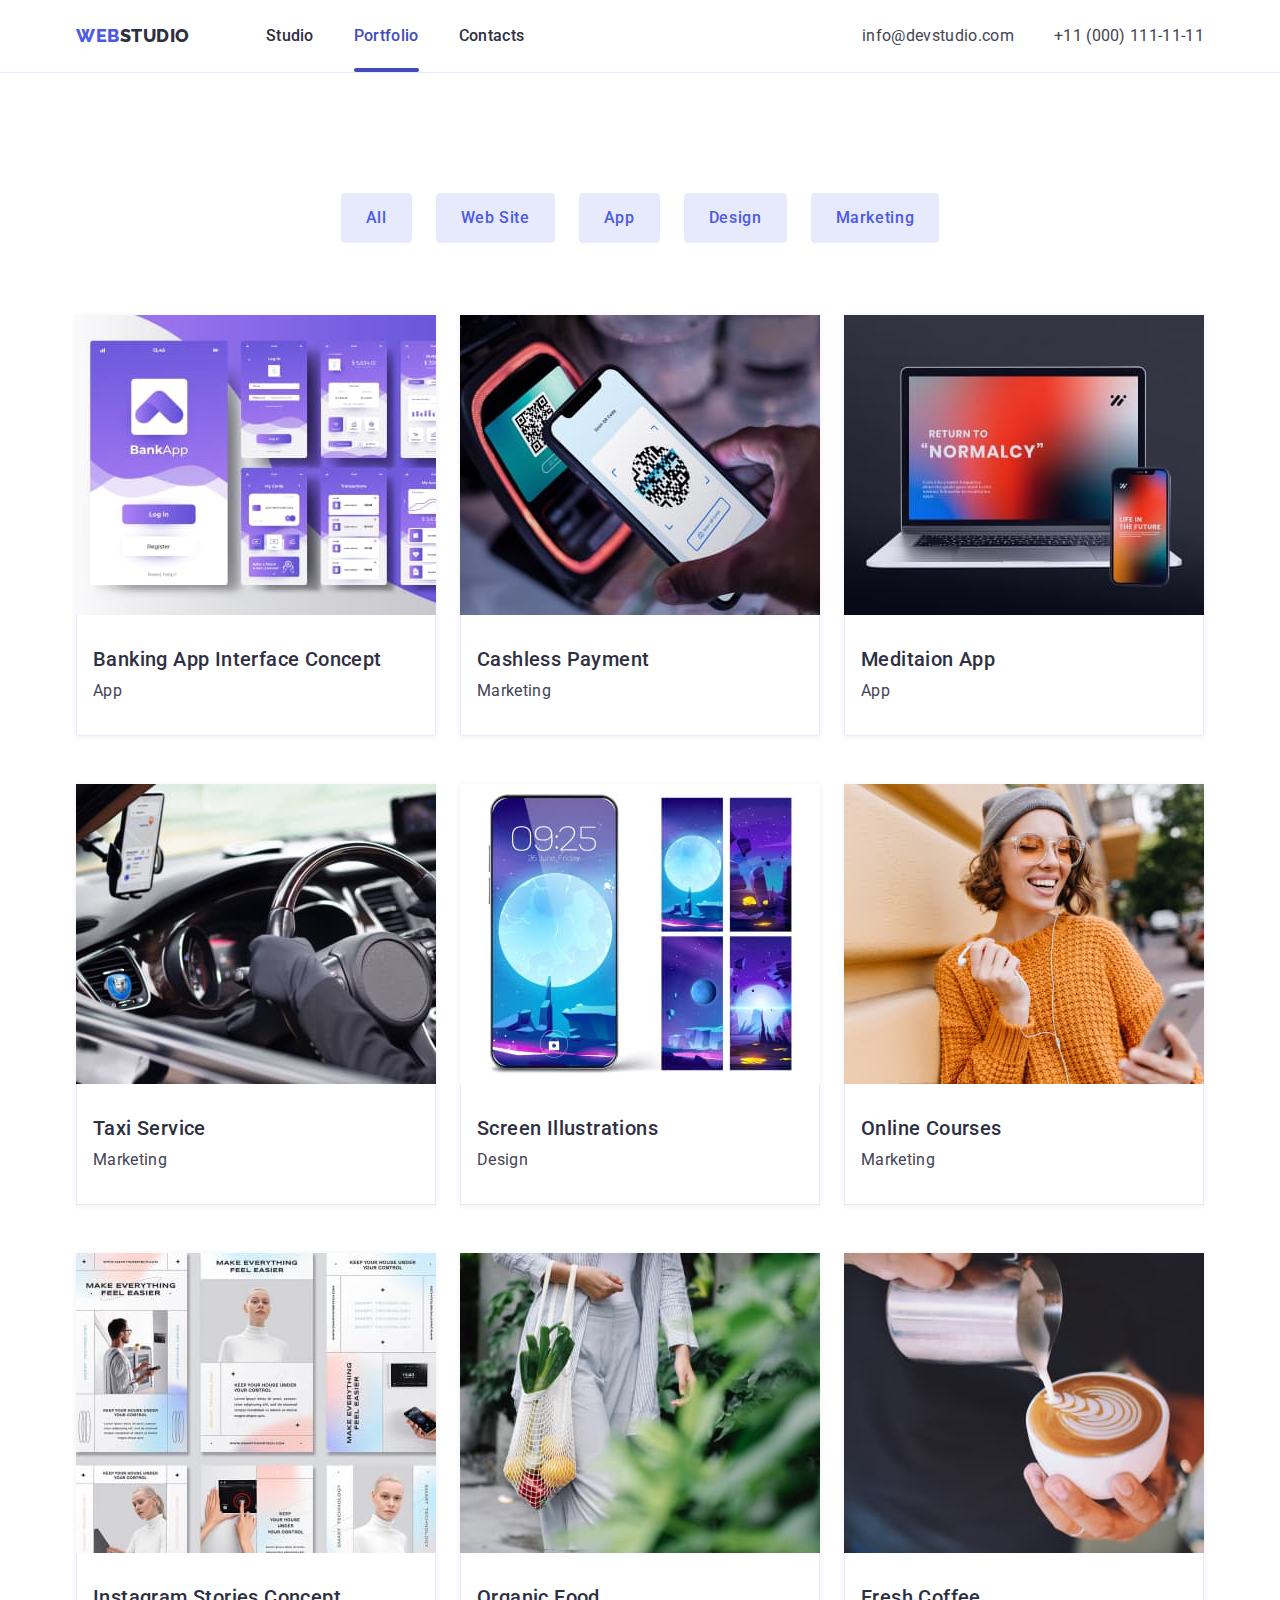
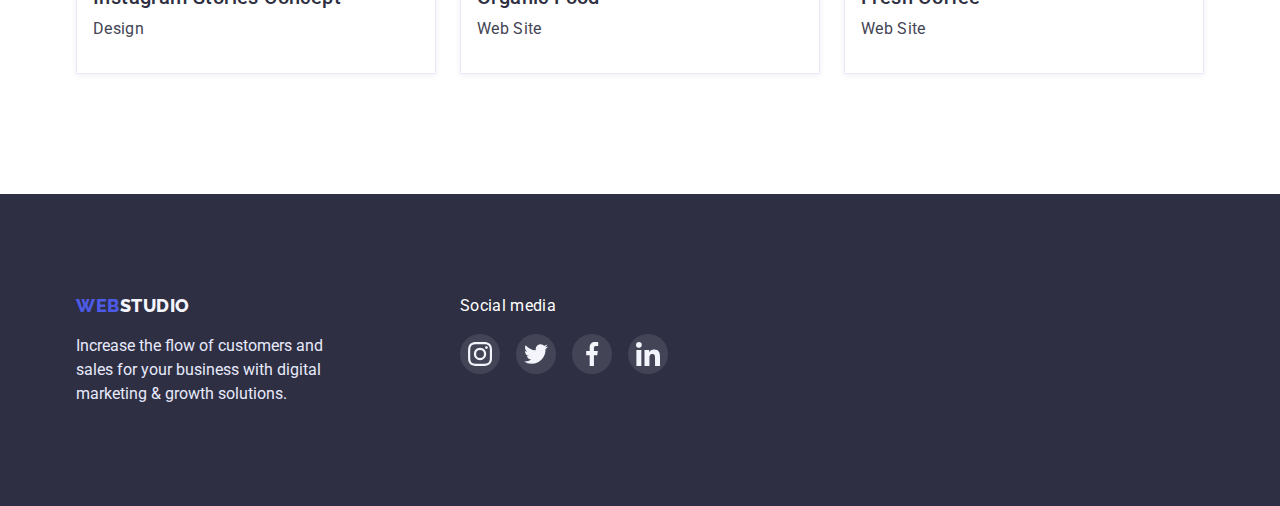
==== portfolio.html @ c836941e "form" ====
<!DOCTYPE html>
<html lang="en">
  <head>
    <meta charset="UTF-8" />
    <meta http-equiv="X-UA-Compatible" content="IE=edge" />
    <meta name="viewport" content="width=device-width, initial-scale=1.0" />
    <title>Portfolio</title>
    <link rel="preconnect" href="https://fonts.googleapis.com" />
    <link rel="preconnect" href="https://fonts.gstatic.com" crossorigin />
    <link
      href="https://fonts.googleapis.com/css2?family=Raleway:wght@800&family=Roboto:wght@400;500;700;900&display=swap"
      rel="stylesheet"
    />
    <link
      rel="stylesheet"
      href="https://cdnjs.cloudflare.com/ajax/libs/modern-normalize/1.1.0/modern-normalize.min.css"
    />
    <link rel="stylesheet" href="./css/styles.css" />
  </head>
  <body>
    <!--Header-->
    <header class="page-header">
      <div class="nav-box container">
        <nav class="site-nav">
          <a href="./index.html" class="logo link"
            >Web<span class="logo-part">Studio</span></a
          >
          <ul class="nav-list list">
            <li class="nav-item">
              <a href="./index.html" class="nav-link link">Studio</a>
            </li>
            <li class="nav-item">
              <a href="./portfolio.html" class="nav-link active link"
                >Portfolio</a
              >
            </li>
            <li class="nav-item">
              <a href="" class="nav-link link">Contacts</a>
            </li>
          </ul>
        </nav>
        <address class="adress-nav">
          <ul class="adress-list list">
            <li class="adress-item">
              <a href="mailto:info@devstudio.com" class="adress-link link"
                >info@devstudio.com</a
              >
            </li>
            <li class="adress-item">
              <a href="tel:+110001111111" class="adress-link link"
                >+11 (000) 111-11-11</a
              >
            </li>
          </ul>
        </address>
      </div>
    </header>
    <!--Main-->
    <main>
      <section class="portfolio section">
        <div class="container">
          <h1 class="visually-hidden">Portfolio</h1>
          <ul class="portfolio-nav list">
            <li class="portfolio-item">
              <button type="button" class="filter-btn">All</button>
            </li>
            <li class="portfolio-item">
              <button type="button" class="filter-btn">Web Site</button>
            </li>
            <li class="portfolio-item">
              <button type="button" class="filter-btn">App</button>
            </li>
            <li class="portfolio-item">
              <button type="button" class="filter-btn">Design</button>
            </li>
            <li class="portfolio-item">
              <button type="button" class="filter-btn">Marketing</button>
            </li>
          </ul>

          <!--Gallery of works-->
          <ul class="gallery-list list">
            <li class="gallery-item">
              <a href="" class="portfolio-link link">
                <div class="portfolio-wrap">
                  <img
                    src="./images/img-5.jpg"
                    alt="app interface"
                    width="360"
                    height="300"
                  />
                  <p class="overlay text">
                    14 Stylish and User-Friendly App Design Concepts · Task
                    Manager App · Calorie Tracker App · Exotic Fruit Ecommerce
                    App · Cloud Storage App
                  </p>
                </div>
                <div class="portfolio-description">
                  <h2 class="portfolio-subtitle subtitle">
                    Banking App Interface Concept
                  </h2>
                  <p class="portfolio-text text">App</p>
                </div>
              </a>
            </li>
            <li class="gallery-item">
              <a href="" class="portfolio-link link">
                <div class="portfolio-wrap">
                  <img
                    src="./images/img-6.jpg"
                    alt="phone and terminal"
                    width="360"
                    height="300"
                  />
                  <p class="overlay text">
                    14 Stylish and User-Friendly App Design Concepts · Task
                    Manager App · Calorie Tracker App · Exotic Fruit Ecommerce
                    App · Cloud Storage App
                  </p>
                </div>
                <div class="portfolio-description">
                  <h2 class="portfolio-subtitle subtitle">Cashless Payment</h2>
                  <p class="portfolio-text text">Marketing</p>
                </div>
              </a>
            </li>
            <li class="gallery-item">
              <a href="" class="portfolio-link link">
                <div class="portfolio-wrap">
                  <img
                    src="./images/img-7.jpg"
                    alt="laptop and phone"
                    width="360"
                    height="300"
                  />
                  <p class="overlay text">
                    14 Stylish and User-Friendly App Design Concepts · Task
                    Manager App · Calorie Tracker App · Exotic Fruit Ecommerce
                    App · Cloud Storage App
                  </p>
                </div>
                <div class="portfolio-description">
                  <h2 class="portfolio-subtitle subtitle">Meditaion App</h2>
                  <p class="portfolio-text text">App</p>
                </div>
              </a>
            </li>
            <li class="gallery-item">
              <a href="" class="portfolio-link link">
                <div class="portfolio-wrap">
                  <img
                    src="./images/img-8.jpg"
                    alt="car"
                    width="360"
                    height="300"
                  />
                  <p class="overlay text">
                    14 Stylish and User-Friendly App Design Concepts · Task
                    Manager App · Calorie Tracker App · Exotic Fruit Ecommerce
                    App · Cloud Storage App
                  </p>
                </div>
                <div class="portfolio-description">
                  <h2 class="portfolio-subtitle subtitle">Taxi Service</h2>
                  <p class="portfolio-text text">Marketing</p>
                </div>
              </a>
            </li>
            <li class="gallery-item">
              <a href="" class="portfolio-link link">
                <div class="portfolio-wrap">
                  <img
                    src="./images/img-9.jpg"
                    alt="phone screen"
                    width="360"
                    height="300"
                  />
                  <p class="overlay text">
                    14 Stylish and User-Friendly App Design Concepts · Task
                    Manager App · Calorie Tracker App · Exotic Fruit Ecommerce
                    App · Cloud Storage App
                  </p>
                </div>
                <div class="portfolio-description">
                  <h2 class="portfolio-subtitle subtitle">
                    Screen Illustrations
                  </h2>
                  <p class="portfolio-text text">Design</p>
                </div>
              </a>
            </li>
            <li class="gallery-item">
              <a href="" class="portfolio-link link">
                <div class="portfolio-wrap">
                  <img
                    src="./images/img-10.jpg"
                    alt="women holding phone"
                    width="360"
                    height="300"
                  />
                  <p class="overlay text">
                    14 Stylish and User-Friendly App Design Concepts · Task
                    Manager App · Calorie Tracker App · Exotic Fruit Ecommerce
                    App · Cloud Storage App
                  </p>
                </div>
                <div class="portfolio-description">
                  <h2 class="portfolio-subtitle subtitle">Online Courses</h2>
                  <p class="portfolio-text text">Marketing</p>
                </div>
              </a>
            </li>
            <li class="gallery-item">
              <a href="" class="portfolio-link link">
                <div class="portfolio-wrap">
                  <img
                    src="./images/img-11.jpg"
                    alt="stories design"
                    width="360"
                    height="300"
                  />
                  <p class="overlay text">
                    14 Stylish and User-Friendly App Design Concepts · Task
                    Manager App · Calorie Tracker App · Exotic Fruit Ecommerce
                    App · Cloud Storage App
                  </p>
                </div>
                <div class="portfolio-description">
                  <h2 class="portfolio-subtitle subtitle">
                    Instagram Stories Concept
                  </h2>
                  <p class="portfolio-text text">Design</p>
                </div>
              </a>
            </li>
            <li class="gallery-item">
              <a href="" class="portfolio-link link">
                <div class="portfolio-wrap">
                  <img
                    src="./images/img-12.jpg"
                    alt="bucket of vegitables"
                    width="360"
                    height="300"
                  />
                  <p class="overlay text">
                    14 Stylish and User-Friendly App Design Concepts · Task
                    Manager App · Calorie Tracker App · Exotic Fruit Ecommerce
                    App · Cloud Storage App
                  </p>
                </div>
                <div class="portfolio-description">
                  <h2 class="portfolio-subtitle subtitle">Organic Food</h2>
                  <p class="portfolio-text text">Web Site</p>
                </div>
              </a>
            </li>
            <li class="gallery-item">
              <a href="" class="portfolio-link link">
                <div class="portfolio-wrap">
                  <img
                    src="./images/img-13.jpg"
                    alt="cup of cofee"
                    width="360"
                    height="300"
                  />
                  <p class="overlay text">
                    14 Stylish and User-Friendly App Design Concepts · Task
                    Manager App · Calorie Tracker App · Exotic Fruit Ecommerce
                    App · Cloud Storage App
                  </p>
                </div>
                <div class="portfolio-description">
                  <h2 class="portfolio-subtitle subtitle">Fresh Coffee</h2>
                  <p class="portfolio-text text">Web Site</p>
                </div>
              </a>
            </li>
          </ul>
        </div>
      </section>
    </main>
    <!--Footer-->
    <footer class="page-footer">
      <div class="container footer-wrap">
        <div class="footer">
          <a href="./index.html" class="logo link"
            >Web<span class="logo-part">Studio</span></a
          >
          <p class="footer-text">
            Increase the flow of customers and sales for your business with
            digital marketing & growth solutions.
          </p>
        </div>
        <div class="soc-media">
          <p class="soc-media-text">Social media</p>
          <ul class="soc-media-list list">
            <li class="soc-media-item">
              <a href="" class="soc-media-link link">
                <svg class="soc-media-icon" width="24" height="24">
                  <use href="./images/icons.svg#icon-instagram"></use>
                </svg>
              </a>
            </li>
            <li class="soc-media-item">
              <a href="" class="soc-media-link link">
                <svg class="soc-media-icon" width="24" height="24">
                  <use href="./images/icons.svg#icon-twitter"></use>
                </svg>
              </a>
            </li>
            <li class="soc-media-item">
              <a href="" class="soc-media-link link">
                <svg class="soc-media-icon" width="24" height="24">
                  <use href="./images/icons.svg#icon-facebook"></use>
                </svg>
              </a>
            </li>
            <li class="soc-media-item">
              <a href="" class="soc-media-link link">
                <svg class="soc-media-icon" width="24" height="24">
                  <use href="./images/icons.svg#icon-linkedin"></use>
                </svg>
              </a>
            </li>
          </ul>
        </div>
      </div>
    </footer>
  </body>
</html>
---- css/styles.css ----
/* Variables */
:root{
    --hero-background-color: #2E2F42;
    --header-color: #2E2F42;
    --primary-text-color: #434455;
    --primary-background-color: #FFFFFF;
    --primary-btn-color: #4D5AE5;
    --hover-color:#404BBF;
    --success-color: #31D0AA;
    --logo-color: #4D5AE5;
    --accent-color:#E7E9FC;
}

/* Body */
body{
    background-color: var(--primary-background-color);
    color: var(--primary-text-color);
    font-family: Roboto, sans-serif;
    font-size: 16px;
}
img{
    display: block;
    max-width: 100%;
    height: auto;
}
.container{
    width: 100%;
    max-width: 1158px;
    padding-left: 15px;
    padding-right: 15px;
    margin-left: auto;
    margin-right: auto;
}
.list{
    list-style: none;
}
.link{
text-decoration: none;}

h1, h2, h3, h4, h5, h6, p{
margin: 0;
}
ul{
    margin: 0;
    padding-left: 0;
}

.section{
    padding-top: 120px;
    padding-bottom: 120px;
}

/* Logo */
.page-header{
    border-bottom: 1px solid #E7E9FC;
}

.logo {
    color: var(--logo-color);
    font-family: 'Raleway';
        font-weight: 800;
        font-size: 18px;
        line-height: 1.33;
        letter-spacing: 0.03em;
        text-transform: uppercase;
    
}

.logo-part {
    color:#2E2F42;
}

/* Site nav */
.nav-box.container{
    display: flex;
    align-items: center;
}

.nav-list{
    display: flex;
    margin-left: 76px;
}
.nav-item:not(:last-child){
    margin-right: 40px;
}
.adress-nav{
margin-left:auto ;
}

.adress-list {
    display: flex;
}

.adress-item:not(:last-child) {
    margin-right: 40px;
}

.site-nav{
    display: flex;
    align-items: center;
}
.nav-link {
    position: relative;
display: block;
padding-top: 24px;
padding-bottom: 24px;
transition: color 250ms cubic-bezier(0.4, 0, 0.2, 1);

    color: var(--header-color);
        font-weight: 500;
        line-height: 1.5;
        letter-spacing: 0.02em;
}
.nav-link.active{
color: var(--hover-color);
}

.active::after{
    display: inline-block;
    position: absolute;
    bottom: 0%;
    right: 0%;
  
    content: "";
    width: 100%;
    height: 4px;
       
     background-color: #404BBF;
            border-radius: 2px;
}

.adress-link {
    display: block;
        padding-top: 24px;
        padding-bottom: 24px;
        transition: color 250ms cubic-bezier(0.4, 0, 0.2, 1);

    color: var(--primary-text-color);
    line-height: 1.5;
        font-style: normal;
        letter-spacing: 0.02em;}

.nav-link:is(:hover, :focus),.adress-link:is(:hover, :focus){
    color: var(--hover-color);
}


/* Hero */
.hero-section{
    max-width: 1440px;
    margin: 0 auto;
    padding-top: 188px;
    padding-bottom: 188px;
    text-align: center;
    background-color: var(--hero-background-color);
    background-image: linear-gradient(rgba(46, 47, 66, 0.7),rgba(46, 47, 66, 0.7)), url(../images/hero-bg.jpg);
    background-repeat: no-repeat;
    background-size: cover;
   background-position: center;
}

.hero-title{
margin-bottom: 48px;
width: 496px;
margin-left: auto;
margin-right: auto;

color: #FFFFFF;
font-size: 56px;
    line-height: 1.07;
    letter-spacing: 0.02em;
}

.hero-button {
    display: inline-block;
border-radius: 4px;
padding: 16px 32px;
min-width: 169px;
text-align: center;
border: none;
cursor: pointer;
box-shadow: 0px 4px 4px rgba(0, 0, 0, 0.15);
transition: background-color 250ms cubic-bezier(0.4, 0, 0.2, 1);

    font-family: inherit;
    color: #FFFFFF;
    background-color:var(--primary-btn-color);
    font-weight: 500;
    font-size: 16px;
    line-height: 1.5;
    letter-spacing: 0.04em;

}

.hero-button:is(:hover,:focus){
    background-color: var(--hover-color);
}
 /* < -Our features-> */
 .features-list{
    display: flex;
 }
 
 .features-item{
    width: calc((100%-72px)/4);
    margin-right: 24px;
 }
.features-item:last-child{
    margin-right: 0px;
}

.features-box{
    display: flex;
    justify-content: center;
    align-items: center;
    height: 112px;
    margin-bottom:8px;

    background-color: #F4F4FD;
    border-radius: 4px;
}

.title{
color: var(--header-color);
    font-size: 36px;
    line-height: 1.11;
    letter-spacing: 0.02em;
    margin-bottom: 72px;
    text-align: center;
}
.subtitle{
margin-bottom: 8px;

color: var(--header-color);
font-size:20px;
line-height: 1.2;
letter-spacing: 0.02em;
font-weight: 500;
}

.text{
    color: var(--primary-text-color);
        line-height:1.5;
        letter-spacing: 0.02em;
}

.visually-hidden {
    position: absolute;
    white-space: nowrap;
    width: 1px;
    height: 1px;
    overflow: hidden;
    border: 0;
    padding: 0;
    clip: rect(0 0 0 0);
    clip-path: inset(50%);
    margin: -1px;
}

/* About us */

.about-title{
    margin-bottom: 72px;
}
.about.section{
    padding-top: 0px;
}

.about-list {
    display: flex;
}

.about-item {
    width: calc((100%-48px)/3);
    margin-right: 24px;
}

.about-item:last-child {
    margin-right: 0px;
}


/* Our team */
.team{
    background-color: #F4F4FD;
}
.section-team-item{
width: calc((100%-72px)/4);
margin-right: 24px;

background-color: var(--primary-background-color);
box-shadow: 0px 1px 6px rgba(46, 47, 66, 0.08), 0px 1px 1px rgba(46, 47, 66, 0.16), 0px 2px 1px rgba(46, 47, 66, 0.08);
border-radius: 0px 0px 4px 4px;
}
 .team-list {
     display: flex;
 }

 .section-team-item:last-child{
     margin-right: 0px;}

   .team-description{
    padding-top: 32px;
    padding-bottom: 32px;
    padding-left: 16px;
    padding-right: 16px;
   }

.team-subtitle{
        text-align: center;
        margin-bottom: 8px;
    }
     
.team-text{
      text-align: center;
      margin-bottom: 8px;
         }

.team-soc-list {
    display: flex;
    justify-content: center;
    gap: 24px;
}

.team-soc-item {
    width: 40px;
    height: 40px;
}

.team-soc-link {
    display: flex;
    justify-content: center;
    align-items: center;
    background-color: #4D5AE5;
    transition: background-color 250ms cubic-bezier(0.4, 0, 0.2, 1);
    
    width: 100%;
    height: 100%;
    border-radius: 50%;
}

.team-soc-link:is(:hover,:focus){
    background-color: var(--hover-color);
}

.team-soc-icon{
    fill: #F4F4FD;;
}

   /* Customers      */

   .client.section {
       padding-top: 130px;
   }

   .client-title {
    margin-bottom: 72px;
   }

   .clien-list{
    display: flex;
    gap: 24px;
   }

   .client-item{
    width: 168px;
    height: 88px;
   }

   .client-link{
    border-radius: 4px;
        display: flex;
        align-items: center;
        justify-content: center;
        transition: border-color 250ms cubic-bezier(0.4, 0, 0.2, 1), color 250ms cubic-bezier(0.4, 0, 0.2, 1);

    width: 100%;
    height: 100%;
    color: #8E8F99;
    border: 1px solid #8E8F99;  
   }

.client-link:is(:hover, :focus){
    border-color: var(--hover-color);
    color: var(--hover-color);
}

.client-icon{
    fill: currentColor;
}


/* footer */
.page-footer{
padding-top: 100px;
padding-bottom: 100px;

background: #2E2F42;
}

.page-footer .logo-part{
    color: #F4F4FD;
}
.footer-text {
margin-top: 16px;
width: 264px;

    color: var(--accent-color);
    line-height: 1.5;}

 .footer-wrap{
    display: flex;
 }
.footer{
    margin-right: 120px;
}
.soc-media-text{
    margin-bottom: 16px;
line-height: 1.5;
letter-spacing: 0.02em;
color: #FFFFFF;
}
.soc-media-list{
    display: flex;
    gap: 16px;
    display: flex;
    justify-content: center;
}

.soc-media-item{
 width: 40px;
    height: 40px;
}
.soc-media-link{
width: 100%;
    height: 100%;
    border-radius: 50%;
    display: flex;
    justify-content: center;
    align-items: center;
transition: background-color 250ms cubic-bezier(0.4, 0, 0.2, 1);

    background-color: rgba(255, 255, 255, 0.1);
    color: #F4F4FD;
}
.soc-media-icon{
fill:currentColor
}

.soc-media-link:is(:hover,:focus){
    background-color: #31D0AA;
}


    /* Portfolio */
.portfolio-nav{
    display: flex;
    justify-content: center;
    margin-bottom: 72px;
}
.portfolio-item+ .portfolio-item{
    margin-left: 24px;
}
    
.filter-btn{
    display: inline-block;
        border-radius: 4px;
        padding: 12px 24px;
        text-align: center;
        border: 1px solid #E7E9FC;
        cursor: pointer;
        transition: color 250ms cubic-bezier(0.4, 0, 0.2, 1), border-color 250ms cubic-bezier(0.4, 0, 0.2, 1), background-color 250ms cubic-bezier(0.4, 0, 0.2, 1), box-shadow 250ms cubic-bezier(0.4, 0, 0.2, 1);
        
        

        font-family: inherit;
        color: var(--primary-btn-color);
        background-color: var(--accent-color);
        font-weight: 500;
        font-size: 16px;
        line-height: 1.5;
        text-align: center;
        letter-spacing: 0.04em;
    }

    .filter-btn:hover,
    .filter-btn:focus {
        color: #FFFFFF;
        background-color: var(--hover-color);
        border-color: transparent;

        box-shadow: 0px 3px 1px rgba(0, 0, 0, 0.1), 0px 2px 1px rgba(0, 0, 0, 0.08), 0px 2px 2px rgba(0, 0, 0, 0.12);
    }

/* < !--Galaery of works--> */
.portfolio-link {
display: block;
transition: box-shadow 250ms cubic-bezier(0.4, 0, 0.2, 1);


    color: var(--primary-text-color);
    box-shadow: 0px 1px 6px rgba(46, 47, 66, 0.08);
}


.portfolio-link:is(:hover, :focus) {
    box-shadow: 0px 1px 6px rgba(46, 47, 66, 0.08), 0px 1px 1px rgba(46, 47, 66, 0.16), 0px 2px 1px rgba(46, 47, 66, 0.08);
}

.gallery-list {
    display: flex;
    flex-wrap: wrap;
}

.gallery-item{
    width: calc((100% - 48px)/3);;
    margin-right: 24px;
    margin-bottom: 48px;
}

.gallery-item:nth-child(3n){
    margin-right: 0px;}

.gallery-item:nth-last-child(-n + 3){
            margin-bottom: 0px;
}


.portfolio-description{
padding-top: 32px;
padding-bottom: 32px;
padding-left: 16px;
padding-right: 16px;
border: 1px solid #E7E9FC;
border-top: none;

}

.portfolio-subtitle {
    margin-bottom: 8px;
}

.overlay {
    position: absolute;
    left: 0;
    top: 0;
    widows: 100%;
    height: 100%;
    overflow: auto;
    transform: translate(0%, 100%);
    transition: transform 250ms cubic-bezier(0.4, 0, 0.2, 1);

    padding-top: 60px;
    padding-right: 32px;
    padding-left: 32px;

    color: #F4F4FD;
    background-color: #4D5AE5;
    opacity: 1;
}

.portfolio-wrap{
position: relative;
overflow: hidden;
}
.portfolio-link:is(:hover,:focus) .overlay{
    transform: translate(0%, 0%);
}

/*================================ BACKDROP ===============================*/
.backdrop {
    position: fixed;
    z-index: 100;
    top: 0;
    left: 0;
    width: 100%;
    height: 100%;
    transition: opacity 250ms cubic-bezier(0.4, 0, 0.2, 1), visibility 250ms cubic-bezier(0.4, 0, 0.2, 1);

    background-color: rgba(46, 47, 66, 0.4);
}

.backdrop.is-hidden{
opacity: 0;
visibility: hidden;
pointer-events: none;
}

.modal {
    position: absolute;
    width: 408px;
    height: 576px;
    top: 50%;
    left: 50%;
    transform: translate(-50%, -50%);

    padding: 72px 24px 24px 24px;

    background: #FCFCFC;
    box-shadow: 0px 1px 1px rgba(0, 0, 0, 0.14), 0px 1px 3px rgba(0, 0, 0, 0.12), 0px 2px 1px rgba(0, 0, 0, 0.2);
    border-radius: 4px;
}

.modal-closet-btn {
    position: absolute;
    top: 24px;
    right: 24px;
    display: flex;
    justify-content: center;
    align-items: center;
    transition: border 250ms cubic-bezier(0.4, 0, 0.2, 1), background-color 250ms cubic-bezier(0.4, 0, 0.2, 1);
width: 24px;
height: 24px;
border-radius: 50%;
padding: 0;

background-color: #E7E9FC;
    border: 1px solid rgba(0, 0, 0, 0.1);
    cursor: pointer; 
}
.modal-closet-btn-icon{
transition: fill 250ms cubic-bezier(0.4, 0, 0.2, 1);
}

.modal-closet-btn:is(:hover,:focus){
    border: transparent;
    background-color: var(--hover-color);
}
.modal-closet-btn:is(:hover, :focus) .modal-closet-btn-icon {
    fill: #FFFFFF;
}



/*================================ Modal window ===============================*/

.modal-title {
margin-bottom: 6px;

font-weight: 500;
font-size: 16px;
line-height: 1.5;
text-align: center;
letter-spacing: 0.02em;
color: var(--header-color);
}

.modal-form {
    display: flex;
    flex-direction: column;
}

.modal-form-field {
    margin-bottom: 8px;
}
.modal-form-input-des {
   display: block; 
margin-bottom: 4px;

    font-size: 12px;
    line-height: 1.33;
    letter-spacing: 0.04em;
    color: #8E8F99;
}

.modal-form-input {
    width: 100%;
    height: 40px;
    padding-left: 38px;
    transition: border-color 250ms cubic-bezier(0.4, 0, 0.2, 1);

    line-height: 1.33;
    letter-spacing: 0.04em;
     color: #000000;
    border: 1px solid rgba(33, 33, 33, 0.2);
border-radius: 4px;
}
.modal-form-input:focus{
    outline: none;
    border-color: #4D5AE5;
}
.modal-form-input:focus + .modal-form-icon{
    fill: #4D5AE5;
}

.form-wrapper{
    display: block;
position: relative;
}

.modal-form-icon{
position: absolute;
top: 50%;
left: 6px;
transform: translate(0%, -50%);
transition: fill 250ms cubic-bezier(0.4, 0, 0.2, 1);
}

.modal-form-message {
    resize: none;
    width: 100%;
    height: 120px;
    transition: fill 250ms cubic-bezier(0.4, 0, 0.2, 1);

padding-top: 8px;    
padding-left: 6px;
padding-right: 6px;
padding-bottom: 8px;
    border: 1px solid rgba(33, 33, 33, 0.2);
        border-radius: 4px;
}

.modal-form-message:focus{
    outline: none;
    border-color: #4D5AE5;
}

.modal-form-message::placeholder{
    font-size: 12px;
    line-height: 1.33;
    letter-spacing: 0.04em;
    
    color: rgba(117, 117, 117, 0.5);
}
.modal-form-check:checked + .modal-form-check-desc::before {
    background-image: url(../images/Vector.svg);
    background-repeat: no-repeat;
    background-position: center;
    background-color: #404BBF;
}


.modal-form-check-desc::before {
    width: 16px;
    height: 16px;
    display: block;
    cursor: pointer;
    margin-right: 8px;

    border: 1.25px solid #2E2F42;
    border-radius: 2px;
content: "";
}

.modal-form-check-desc{
    display: flex;
    align-items: center;
    margin-bottom: 24px;

font-size: 12px;
    line-height: 1.33;
    letter-spacing: 0.04em;

    color: #757575;
}

.modal-form-check-link{
    font-size: 12px;
        line-height: 1.33;
        letter-spacing: 0.04em;
    
        color: #4D5AE5;
}

.modal-form-submit {
    align-self: center;
    border-radius: 4px;
    padding: 16px 32px;
    min-width: 169px;
    text-align: center;
    margin: 0 auto;
    border: none;
    cursor: pointer;
    box-shadow: 0px 4px 4px rgba(0, 0, 0, 0.15);
    transition: background-color 250ms cubic-bezier(0.4, 0, 0.2, 1);

    font-family: inherit;
    color: #FFFFFF;
    background-color: var(--primary-btn-color);
    font-weight: 500;
    font-size: 16px;
    line-height: 1.5;
    letter-spacing: 0.04em;

}

.modal-form-submit:is(:hover, :focus) {
    background-color: var(--hover-color);}
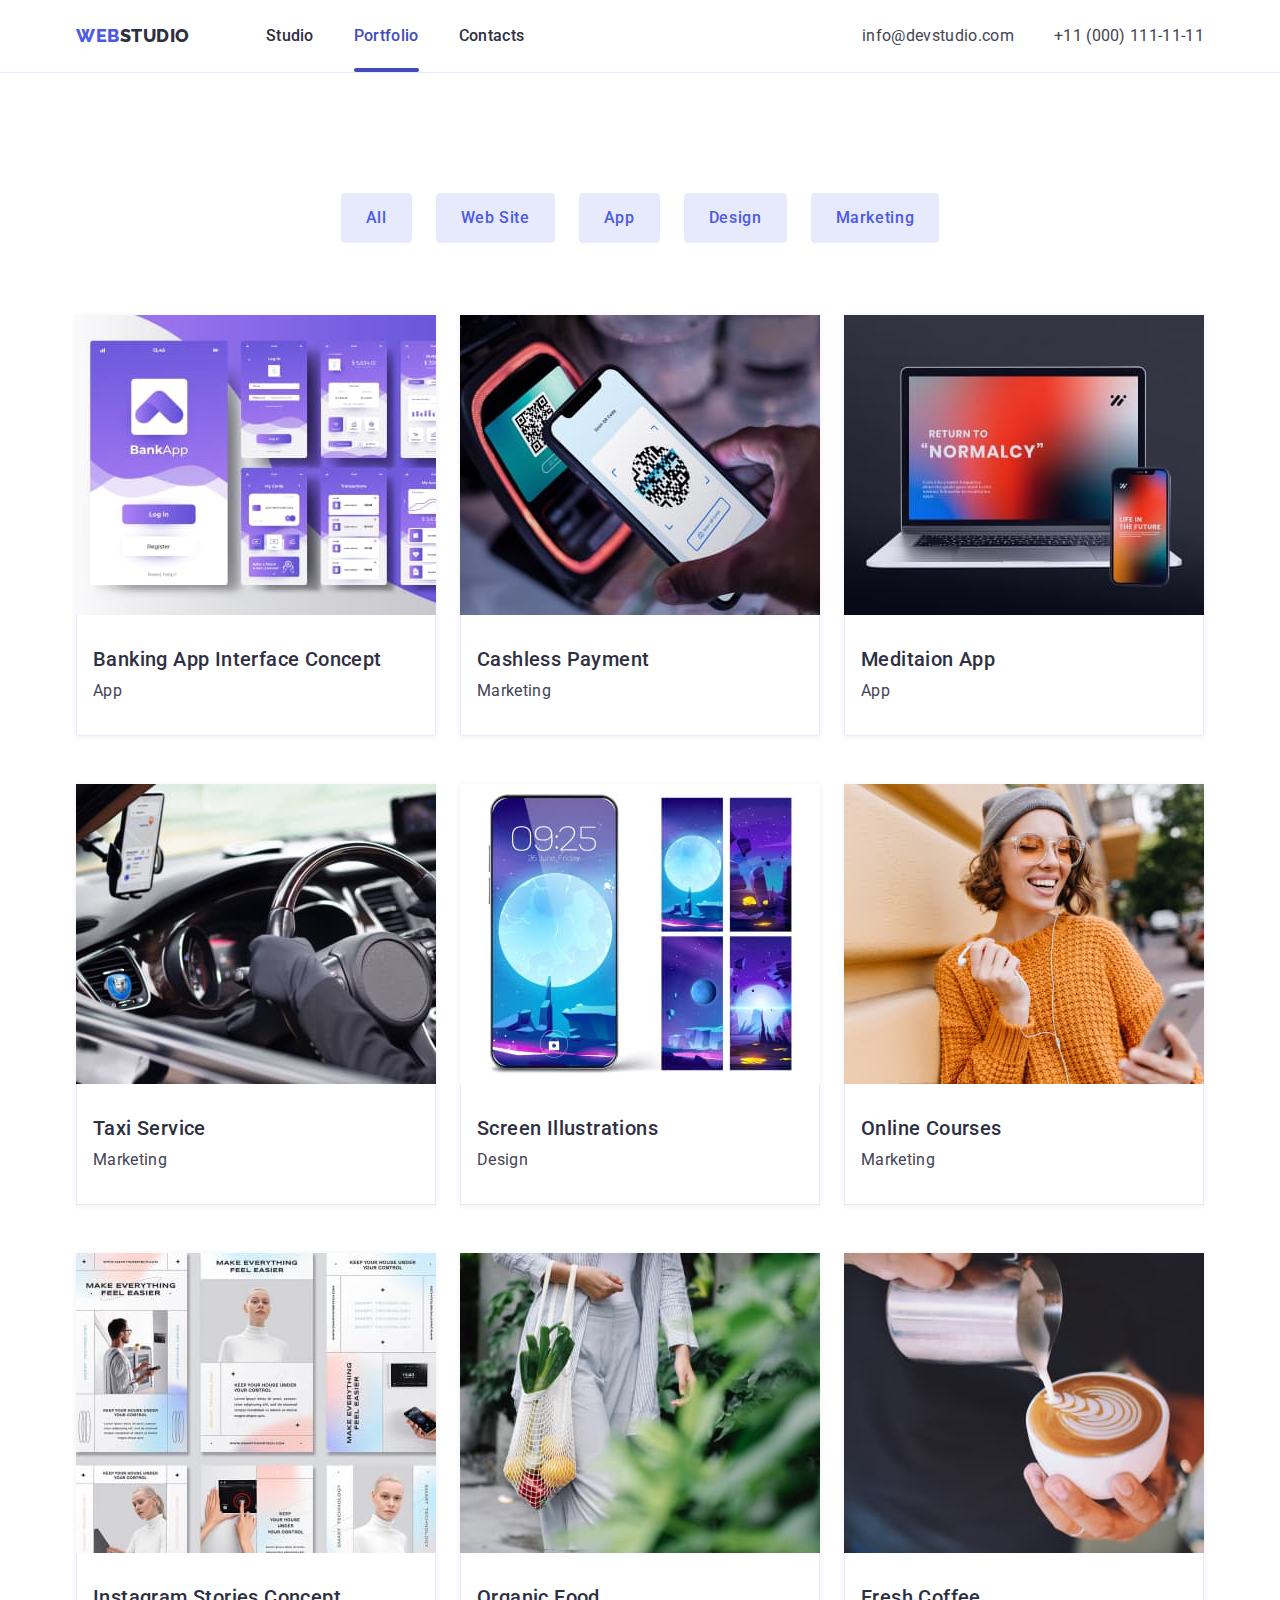
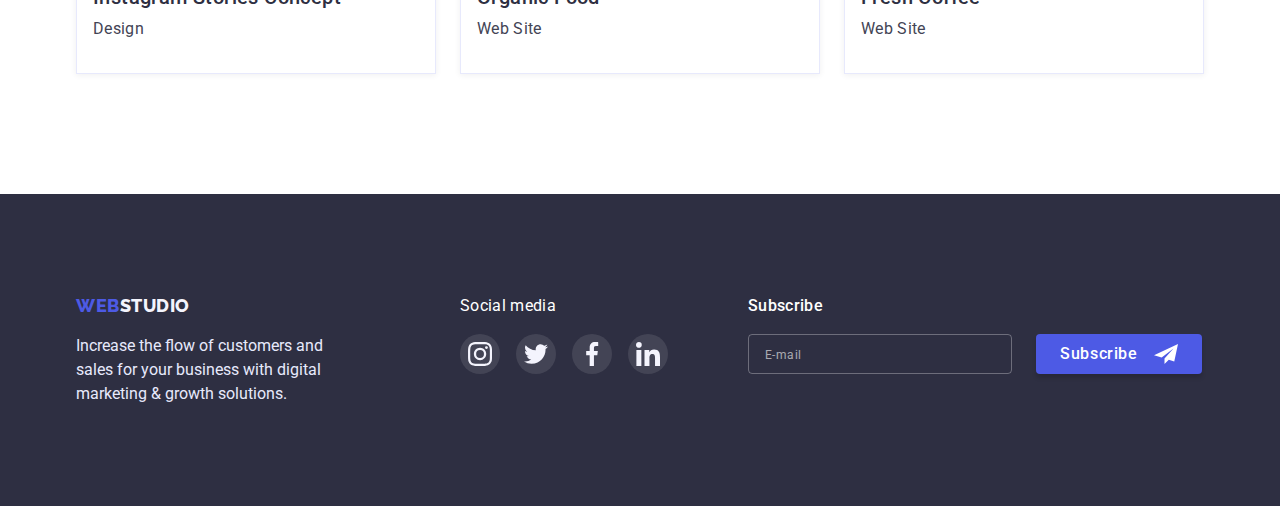
==== commit 21823e17: "addd subscribe form" ====
--- a/portfolio.html
+++ b/portfolio.html
@@ -324,6 +324,29 @@
             </li>
           </ul>
         </div>
+        <div class="subscribe-form">
+          <form class="subscribe-form">
+            <label for="email" class="subscribe-form-field"
+              ><span class="subscribe-form-input-des">Subscribe</span></label
+            >
+            <div class="subscribe-wrap">
+              <input
+                id="email"
+                type="email"
+                name="user_mail"
+                class="subscribe-form-input"
+                required
+                placeholder="E-mail"
+              />
+              <button class="subscribe-form-submit" type="submit">
+                Subscribe
+                <svg class="subscribe-form-icon" width="24" height="24">
+                  <use href="./images/icons.svg#icon-subscribe"></use>
+                </svg>
+              </button>
+            </div>
+          </form>
+        </div>
       </div>
     </footer>
   </body>
--- a/css/styles.css
+++ b/css/styles.css
@@ -413,6 +413,9 @@
 .footer{
     margin-right: 120px;
 }
+.soc-media{
+    margin-right: 80px;
+}
 .soc-media-text{
     margin-bottom: 16px;
 line-height: 1.5;
@@ -450,6 +453,81 @@
     background-color: #31D0AA;
 }
 
+.subscribe-wrap{
+    display: flex;
+        gap: 24px;
+}
+.subscribe-form-field {
+    display: flex;
+    flex-direction: column;
+}
+
+.subscribe-form-input-des {
+    margin-bottom: 16px;
+    line-height: 1.5;
+    font-weight: 500;
+        letter-spacing: 0.02em;
+        color: #FFFFFF;
+}
+
+
+.subscribe-form-input {
+    width: 264px;
+    height: 40px;
+    padding-left: 16px;
+    padding-top: 8px;
+    padding-bottom: 8px;
+    padding-right: 6px;
+    transition: border-color 250ms cubic-bezier(0.4, 0, 0.2, 1);
+    
+    line-height: 1.33;
+        letter-spacing: 0.04em;
+        color: #FFFFFF;
+        background-color: transparent;
+    border: 1px solid rgba(255, 255, 255, 0.3);
+    border-radius: 4px;
+}
+.subscribe-form-input::placeholder {
+    font-size: 12px;
+    line-height: 2;
+    letter-spacing: 0.04em;
+    color: rgba(255, 255, 255, 0.6);
+}
+.subscribe-form-input:focus {
+    outline: none;
+    border-color:#4D5AE5;
+}
+
+.subscribe-form-submit {
+    display: flex;
+        align-items: center;
+        justify-content: center;
+        gap: 16px;
+align-self: center;
+
+    border-radius: 4px;
+    padding: 8px 24px;
+    min-width: 165px;
+    border: none;
+    cursor: pointer;
+    box-shadow: 0px 4px 4px rgba(0, 0, 0, 0.15);
+    transition: background-color 250ms cubic-bezier(0.4, 0, 0.2, 1);
+
+    font-family: inherit;
+    color: #FFFFFF;
+    background-color: var(--primary-btn-color);
+    font-weight: 500;
+    font-size: 16px;
+    line-height: 1.5;
+    letter-spacing: 0.04em;
+}
+.subscribe-form-icon{
+    fill: #FFFFFF;
+}
+
+.subscribe-form-submit:is(:hover, :focus) {
+    background-color: var(--hover-color);
+}
 
     /* Portfolio */
 .portfolio-nav{
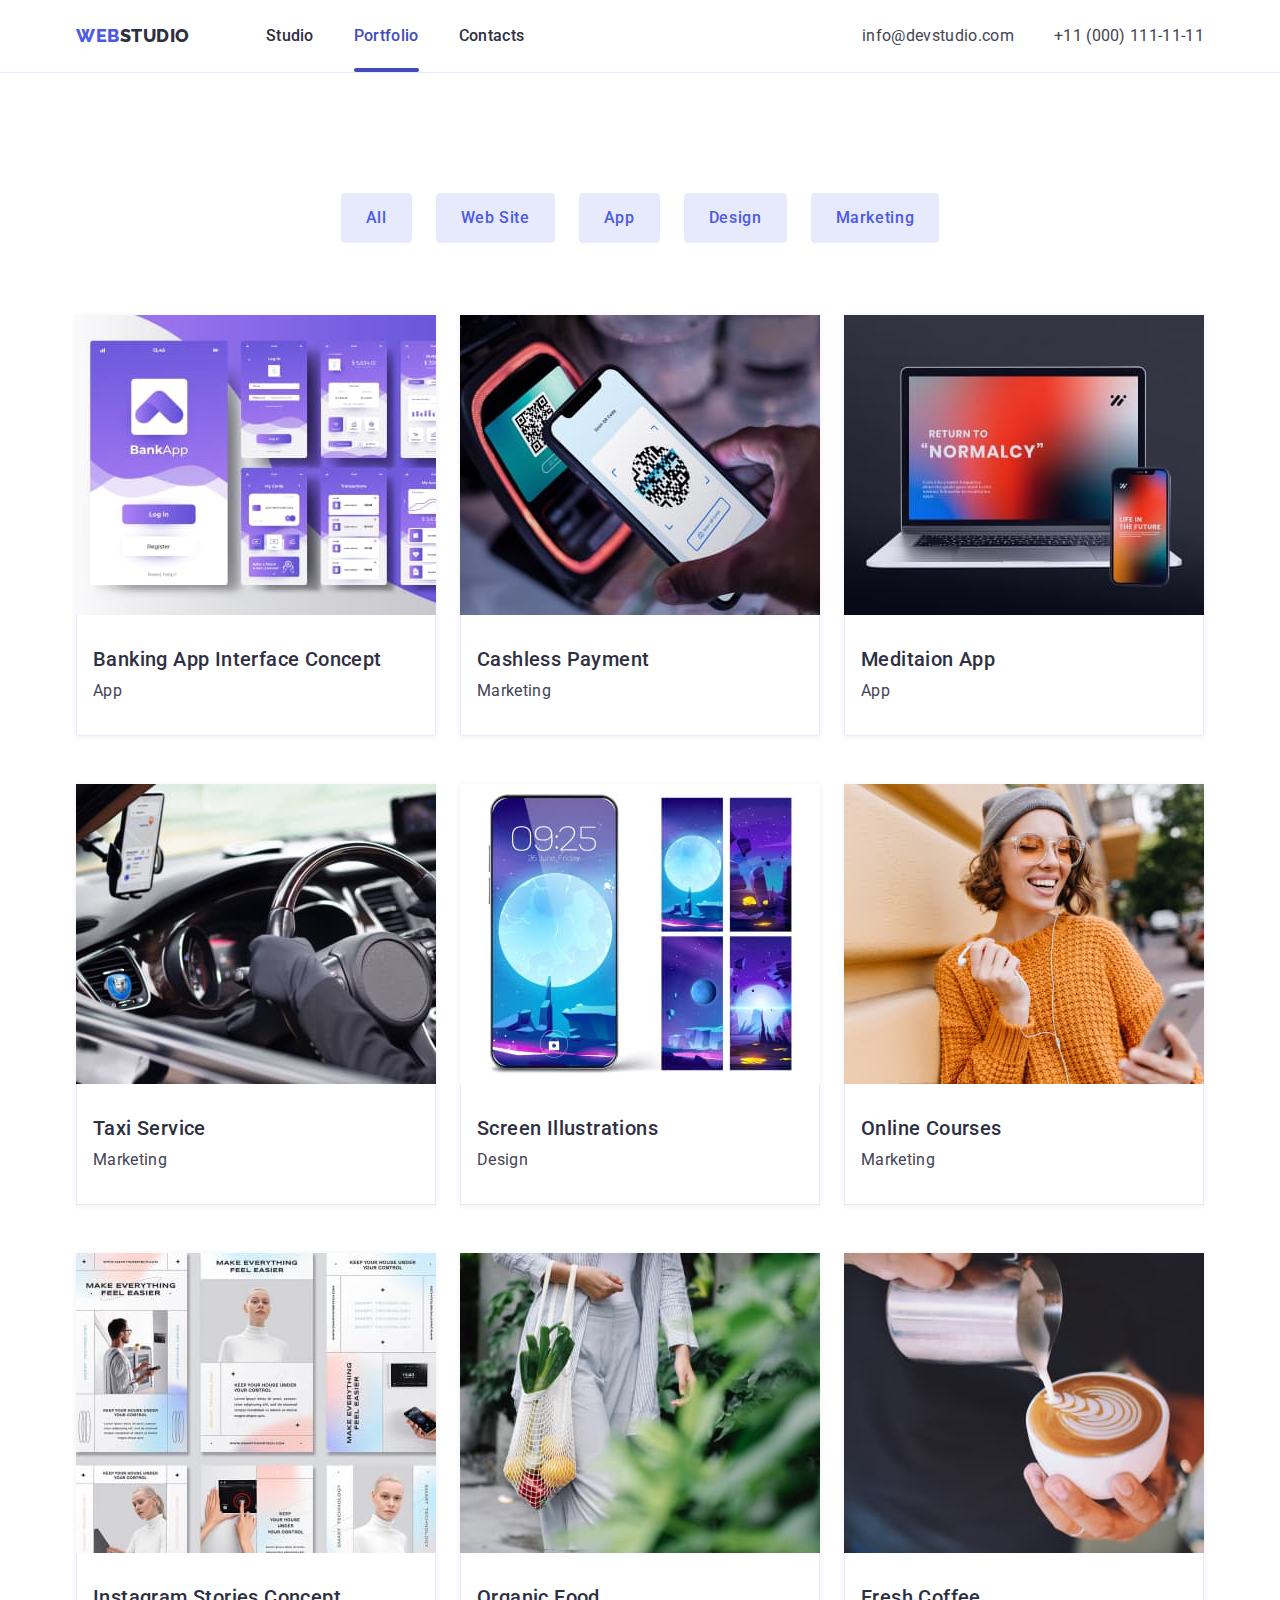
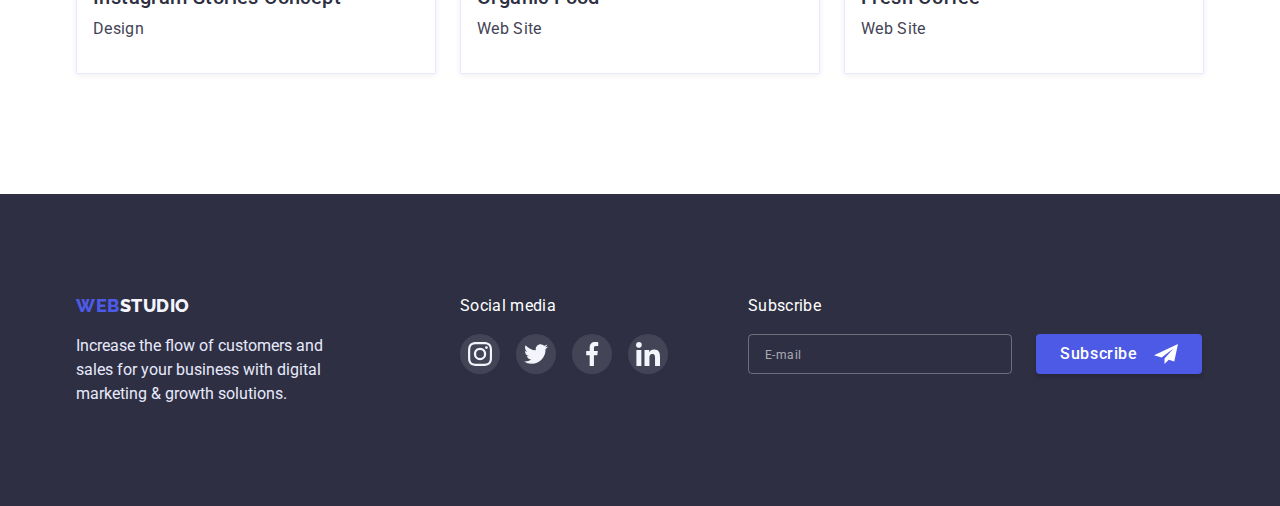
==== commit feab6320: "change forms" ====
--- a/portfolio.html
+++ b/portfolio.html
@@ -324,27 +324,23 @@
             </li>
           </ul>
         </div>
-        <div class="subscribe-form">
+        <div class="subscribe-form-wrap">
+          <p class="soc-media-text">Subscribe</p>
           <form class="subscribe-form">
-            <label for="email" class="subscribe-form-field"
-              ><span class="subscribe-form-input-des">Subscribe</span></label
-            >
-            <div class="subscribe-wrap">
-              <input
-                id="email"
-                type="email"
-                name="user_mail"
-                class="subscribe-form-input"
-                required
-                placeholder="E-mail"
-              />
-              <button class="subscribe-form-submit" type="submit">
-                Subscribe
-                <svg class="subscribe-form-icon" width="24" height="24">
-                  <use href="./images/icons.svg#icon-subscribe"></use>
-                </svg>
-              </button>
-            </div>
+            <input
+              id="email"
+              type="email"
+              name="user_mail"
+              class="subscribe-form-input"
+              required
+              placeholder="E-mail"
+            />
+            <button class="subscribe-form-submit" type="submit">
+              Subscribe
+              <svg class="subscribe-form-icon" width="24" height="24">
+                <use href="./images/icons.svg#icon-subscribe"></use>
+              </svg>
+            </button>
           </form>
         </div>
       </div>
--- a/css/styles.css
+++ b/css/styles.css
@@ -417,11 +417,13 @@
     margin-right: 80px;
 }
 .soc-media-text{
+    font-weight: 500px;
     margin-bottom: 16px;
 line-height: 1.5;
 letter-spacing: 0.02em;
 color: #FFFFFF;
 }
+
 .soc-media-list{
     display: flex;
     gap: 16px;
@@ -453,23 +455,10 @@
     background-color: #31D0AA;
 }
 
-.subscribe-wrap{
-    display: flex;
-        gap: 24px;
-}
-.subscribe-form-field {
-    display: flex;
-    flex-direction: column;
-}
-
-.subscribe-form-input-des {
-    margin-bottom: 16px;
-    line-height: 1.5;
-    font-weight: 500;
-        letter-spacing: 0.02em;
-        color: #FFFFFF;
-}
-
+.subscribe-form{
+    display: flex;
+    gap: 24px;
+}
 
 .subscribe-form-input {
     width: 264px;
@@ -500,8 +489,6 @@
 
 .subscribe-form-submit {
     display: flex;
-        align-items: center;
-        justify-content: center;
         gap: 16px;
 align-self: center;
 
@@ -666,7 +653,6 @@
 .modal {
     position: absolute;
     width: 408px;
-    height: 576px;
     top: 50%;
     left: 50%;
     transform: translate(-50%, -50%);
@@ -768,7 +754,7 @@
 .modal-form-icon{
 position: absolute;
 top: 50%;
-left: 6px;
+left: 16px;
 transform: translate(0%, -50%);
 transition: fill 250ms cubic-bezier(0.4, 0, 0.2, 1);
 }
